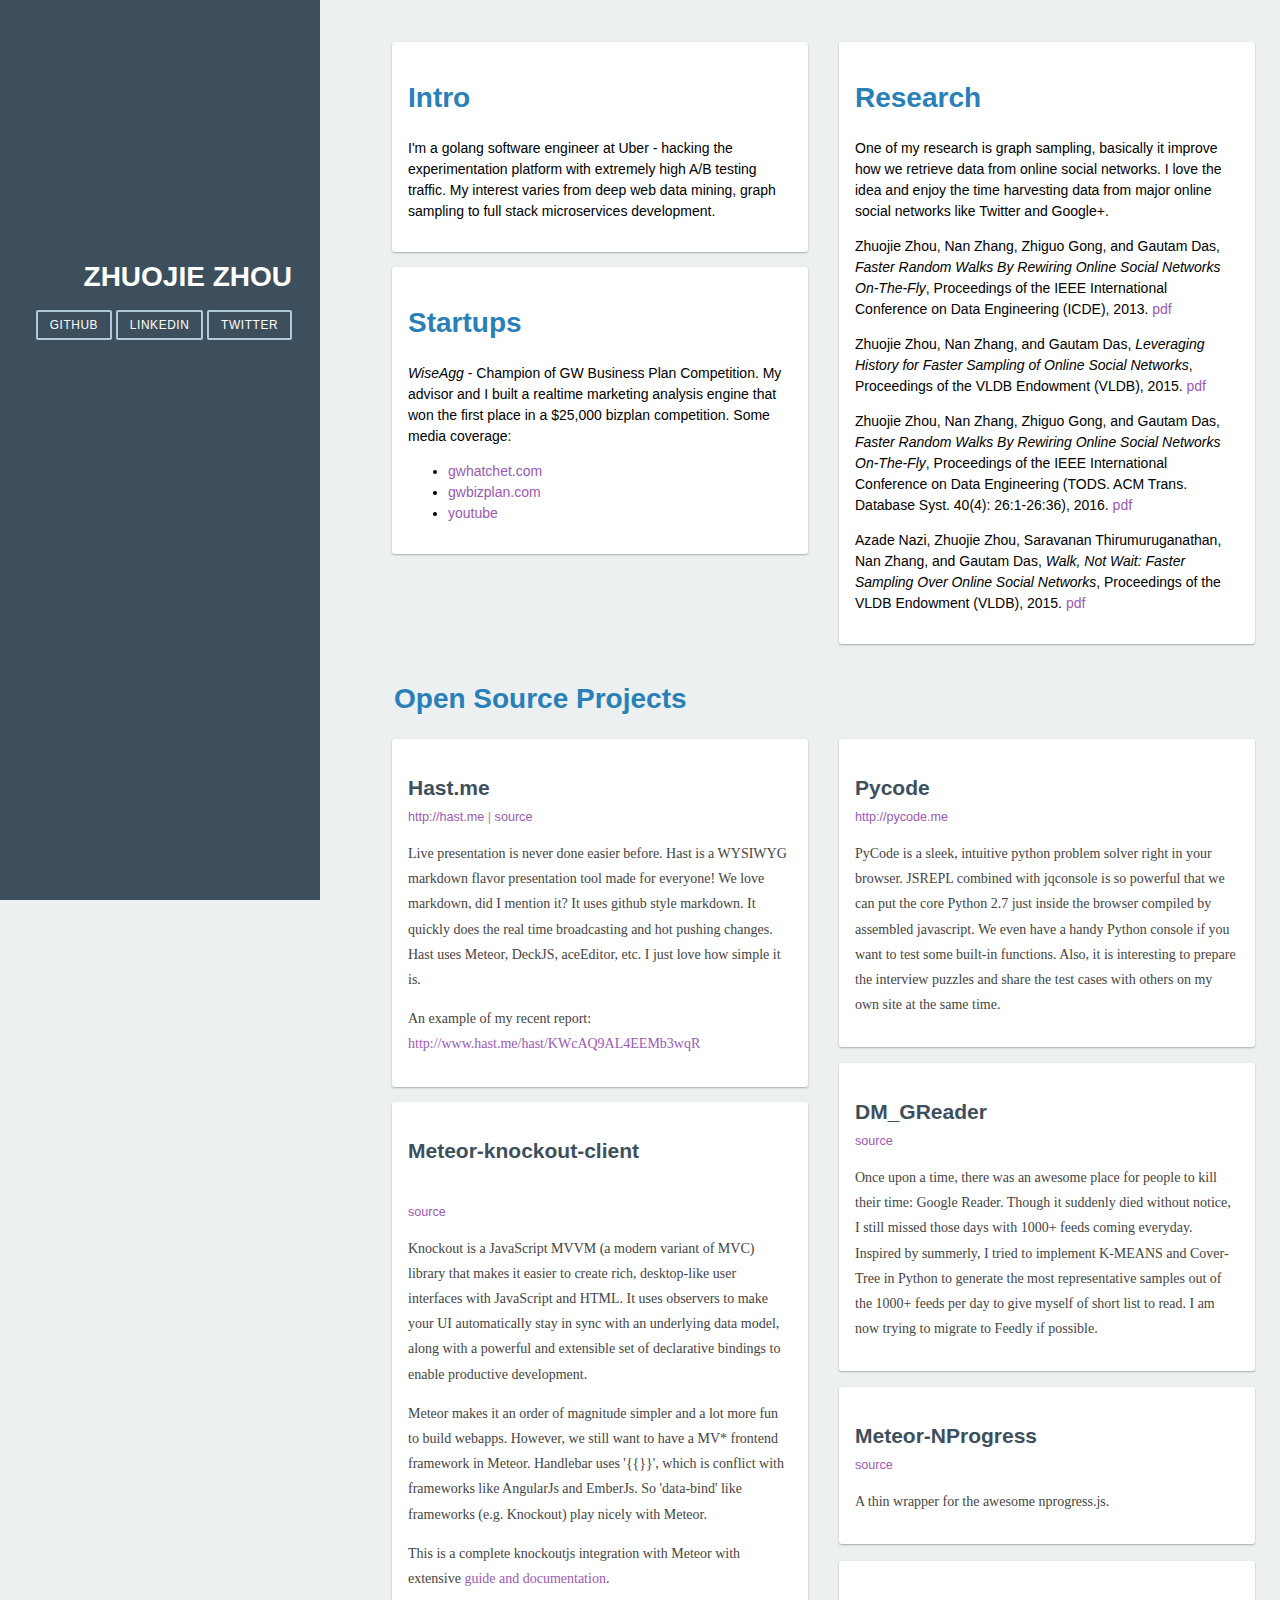
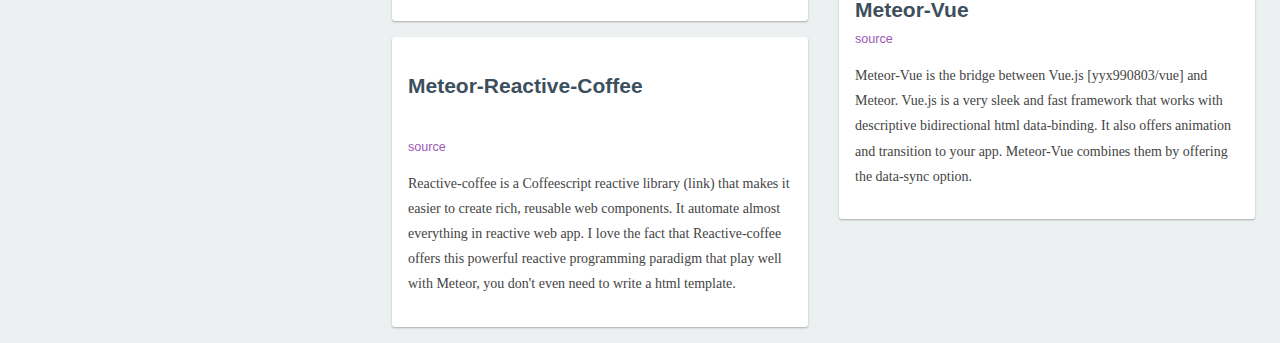
==== index.html @ a68e64bc "Update index.html" ====
<!doctype html>
<html lang="en">
    <head>
        <meta charset="utf-8">
        <meta name="viewport" content="width=device-width, initial-scale=1.0">
        <meta name="description" content="Zhuojie Zhou, Personal Website">
        <title>ZZJ.IM</title>
        <link rel="stylesheet" href="css/pure-min.css">
        <link rel="stylesheet" href="css/grids-responsive-min.css">
        <link rel="stylesheet" href="css/page.css">
    </head>

    <body>
        <div id="layout" class="pure-g">
            <div class="sidebar pure-u-1 pure-u-md-1-4">
                <div class="header">
                    <h1 class="brand-title">Zhuojie Zhou</h1>

                    <nav class="nav">
                        <ul class="nav-list">
                            <li class="nav-item">
                                <a class="pure-button" href="https://github.com/zhouzhuojie">Github</a>
                            </li>
                            <li class="nav-item">
                                <a class="pure-button" href="https://www.linkedin.com/in/zhouzhuojie">LinkedIn</a>
                            </li>
                            <li class="nav-item">
                                <a class="pure-button" href="https://twitter.com/zhouzhuojie">Twitter</a>
                            </li>
                        </ul>
                    </nav>
                </div>
            </div>

            <div class="content pure-u-1 pure-u-md-3-4">
                <div class="js-masonry" data-masonry-options='{ "itemSelector": ".card", "columnWidth": ".card"}'>
                    <section class="card">
                        <div>
                            <h1>Intro</h1>
                        </div>
                        <p>
                            I'm a golang software engineer at Uber - hacking the experimentation platform with extremely high A/B testing traffic. My interest varies from deep web data mining, graph sampling to full stack microservices development.
                        </p>
                    </section>

                    <section class="card">
                        <div>
                            <h1>Research</h1>
                        </div>
                        <p>One of my research is graph sampling, basically it improve how we retrieve data from online social networks. I love the idea and enjoy the time harvesting data from major online social networks like Twitter and Google+.</p>

                        <p>Zhuojie Zhou, Nan Zhang, Zhiguo Gong, and Gautam Das, <em>Faster Random Walks By Rewiring Online Social Networks On-The-Fly</em>, Proceedings of the IEEE International Conference on Data Engineering (ICDE), 2013.
                            <a href="http://ieeexplore.ieee.org/document/6544873/?reload=true">pdf</a>
                        </p>
                        <p>Zhuojie Zhou, Nan Zhang, and Gautam Das, <em>Leveraging History for Faster Sampling of Online Social Networks</em>, Proceedings of the VLDB Endowment (VLDB), 2015.
                            <a href="http://www.vldb.org/pvldb/vol8/p1034-zhou.pdf">pdf</a>
                        </p>
                        <p>Zhuojie Zhou, Nan Zhang, Zhiguo Gong, and Gautam Das, <em>Faster Random Walks By Rewiring Online Social Networks On-The-Fly</em>, Proceedings of the IEEE International Conference on Data Engineering (TODS. ACM Trans. Database Syst. 40(4): 26:1-26:36), 2016.
                            <a href="http://dl.acm.org/citation.cfm?doid=2847526f">pdf</a>
                        </p>
                        <p>
                            Azade Nazi, Zhuojie Zhou, Saravanan Thirumuruganathan, Nan Zhang, and Gautam Das, <em>Walk, Not Wait: Faster Sampling Over Online Social Networks</em>, Proceedings of the VLDB Endowment (VLDB), 2015.
                            <a href="http://www.vldb.org/pvldb/vol8/p678-nazi.pdf">pdf</a>
                        </p>
                    </section>

                    <section class="card">
                        <div>
                            <h1>Startups</h1>
                        </div>
                        <p><em>WiseAgg</em> - Champion of GW Business Plan Competition. My advisor and I built a realtime marketing analysis engine that won the first place in a $25,000 bizplan competition. Some media coverage:</p>

                        <ul>
                            <li><a href="http://blogs.gwhatchet.com/newsroom/tag/wiseagg/">gwhatchet.com</a></li>
                            <li><a href="http://gwbizplan.com/wiseagg_wins_250_000_sic_at_gwu_business_plan_competition">gwbizplan.com</a></li>
                            <li><a href="http://www.youtube.com/watch?v=Nyn8s7LPZUg">youtube</a></li>
                        </ul>
                    </section>
                </div>

                <div class="head section-title">
                    <h1>Open Source Projects</h1>
                </div>
                <div class="js-masonry" data-masonry-options='{ "itemSelector": ".card", "columnWidth": ".card"}'>
                    <section class="card">
                        <header class="post-header">
                            <h2 class="post-title">
                                Hast.me
                                <iframe src="https://ghbtns.com/github-btn.html?user=zhouzhuojie&repo=hast&type=star&count=true" frameborder="0" scrolling="0" width="170px" height="20px"></iframe>
                            </h2>

                            <p class="post-meta">
                                <span>
                                    <a href="http://hast.me">http://hast.me</a> |
                                    <a href="https://github.com/zhouzhuojie/hast">source</a>
                                </span>
                            </p>
                        </header>

                        <div class="post-description">
                            <p>Live presentation is never done easier before. Hast is a WYSIWYG markdown flavor presentation tool made for everyone! We love markdown, did I mention it? It uses github style markdown. It quickly does the real time broadcasting and hot pushing changes. Hast uses Meteor, DeckJS, aceEditor, etc. I just love how simple it is.</p>

                            <p>An example of my recent report: <a href="http://www.hast.me/hast/KWcAQ9AL4EEMb3wqR">http://www.hast.me/hast/KWcAQ9AL4EEMb3wqR</a></p>
                        </div>
                    </section>

                    <section class="card">
                        <header class="post-header">
                            <h2 class="post-title">
                                Pycode
                            </h2>
                            <p class="post-meta">
                                <span>
                                    <a href="http://pycode.me">http://pycode.me</a>
                                </span>
                            </p>
                        </header>
                        <div class="post-description">
                            <p>PyCode is a sleek, intuitive python problem solver right in your browser. JSREPL combined with jqconsole is so powerful that we can put the core Python 2.7 just inside the browser compiled by assembled javascript. We even have a handy Python console if you want to test some built-in functions. Also, it is interesting to prepare the interview puzzles and share the test cases with others on my own site at the same time.</p>
                        </div>
                    </section>

                    <section class="card">
                        <header class="post-header">
                            <h2 class="post-title">
                                DM_GReader
                                <iframe src="https://ghbtns.com/github-btn.html?user=zhouzhuojie&repo=DM_GReader&type=star&count=true" frameborder="0" scrolling="0" width="170px" height="20px"></iframe>
                            </h2>

                            <p class="post-meta">
                                <span>
                                    <a href="https://github.com/zhouzhuojie/DM_GReader">source</a>
                                </span>
                            </p>
                        </header>
                        <div class="post-description">
                            <p>
                                Once upon a time, there was an awesome place for people to kill their time: Google Reader. Though it suddenly died without notice, I still missed those days with 1000+ feeds coming everyday. Inspired by summerly, I tried to implement K-MEANS and Cover-Tree in Python to generate the most representative samples out of the 1000+ feeds per day to give myself of short list to read. I am now trying to migrate to Feedly if possible.
                            </p>
                        </div>
                    </section>

                    <section class="card">
                        <header class="post-header">
                            <h2 class="post-title">
                                Meteor-knockout-client
                                <iframe src="https://ghbtns.com/github-btn.html?user=zhouzhuojie&repo=knockout-client&type=star&count=true" frameborder="0" scrolling="0" width="170px" height="20px"></iframe>
                            </h2>

                            <p class="post-meta">
                                <span>
                                    <a href="https://github.com/zhouzhuojie/knockout-client">source</a>
                                </span>
                            </p>
                        </header>
                        <div class="post-description">
                            <p>Knockout is a JavaScript MVVM (a modern variant of MVC) library that makes it easier to create rich, desktop-like user interfaces with JavaScript and HTML. It uses observers to make your UI automatically stay in sync with an underlying data model, along with a powerful and extensible set of declarative bindings to enable productive development.</p>

                            <p>Meteor makes it an order of magnitude simpler and a lot more fun to build webapps. However, we still want to have a MV* frontend framework in Meteor. Handlebar uses '{{}}', which is conflict with frameworks like AngularJs and EmberJs. So 'data-bind' like frameworks (e.g. Knockout) play nicely with Meteor.</p>

                            <p>This is a complete knockoutjs integration with Meteor with extensive <a href="https://github.com/zhouzhuojie/knockout-client#knockout-client">guide and documentation</a>.</p>
                        </div>
                    </section>

                    <section class="card">
                        <header class="post-header">
                            <h2 class="post-title">
                                Meteor-NProgress
                                <iframe src="https://ghbtns.com/github-btn.html?user=zhouzhuojie&repo=meteor-nprogress&type=star&count=true" frameborder="0" scrolling="0" width="170px" height="20px"></iframe>
                            </h2>

                            <p class="post-meta">
                                <span>
                                    <a href="https://github.com/zhouzhuojie/meteor-nprogress">source</a>
                                </span>
                            </p>
                        </header>
                        <div class="post-description">
                            <p>A thin wrapper for the awesome nprogress.js.</p>
                        </div>
                    </section>

                    <section class="card">
                        <header class="post-header">
                            <h2 class="post-title">
                                Meteor-Vue
                                <iframe src="https://ghbtns.com/github-btn.html?user=zhouzhuojie&repo=meteor-vue&type=star&count=true" frameborder="0" scrolling="0" width="170px" height="20px"></iframe>
                            </h2>

                            <p class="post-meta">
                                <span>
                                    <a href="https://github.com/zhouzhuojie/meteor-vue">source</a>
                                </span>
                            </p>
                        </header>
                        <div class="post-description">
                            <p>Meteor-Vue is the bridge between Vue.js [yyx990803/vue] and Meteor. Vue.js is a very sleek and fast framework that works with descriptive bidirectional html data-binding. It also offers animation and transition to your app. Meteor-Vue combines them by offering the data-sync option.</p>
                        </div>
                    </section>

                    <section class="card">
                        <header class="post-header">
                            <h2 class="post-title">
                                Meteor-Reactive-Coffee
                                <iframe src="https://ghbtns.com/github-btn.html?user=zhouzhuojie&repo=meteor-reactive-coffee&type=star&count=true" frameborder="0" scrolling="0" width="170px" height="20px"></iframe>
                            </h2>

                            <p class="post-meta">
                                <span>
                                    <a href="https://github.com/zhouzhuojie/meteor-reactive-coffee">source</a>
                                </span>
                            </p>
                        </header>
                        <div class="post-description">
                            <p>Reactive-coffee is a Coffeescript reactive library (link) that makes it easier to create rich, reusable web components. It automate almost everything in reactive web app. I love the fact that Reactive-coffee offers this powerful reactive programming paradigm that play well with Meteor, you don't even need to write a html template.</p>
                        </div>
                    </section>

                </div>
            </div>
        </div>

        <script src="js/masonry.pkgd.min.js"></script>
        <script>
            (function(i,s,o,g,r,a,m){i['GoogleAnalyticsObject']=r;i[r]=i[r]||function(){
                (i[r].q=i[r].q||[]).push(arguments)},i[r].l=1*new Date();a=s.createElement(o),
                m=s.getElementsByTagName(o)[0];a.async=1;a.src=g;m.parentNode.insertBefore(a,m)
            })(window,document,'script','//www.google-analytics.com/analytics.js','ga');
            ga('create', 'UA-45861436-1', 'zzj.im');
            ga('send', 'pageview');
        </script>
    </body>
</html>
---- css/grids-responsive-min.css ----
/*!
Pure v0.6.0
Copyright 2014 Yahoo! Inc. All rights reserved.
Licensed under the BSD License.
https://github.com/yahoo/pure/blob/master/LICENSE.md
*/
@media screen and (min-width:35.5em){.pure-u-sm-1,.pure-u-sm-1-1,.pure-u-sm-1-2,.pure-u-sm-1-3,.pure-u-sm-2-3,.pure-u-sm-1-4,.pure-u-sm-3-4,.pure-u-sm-1-5,.pure-u-sm-2-5,.pure-u-sm-3-5,.pure-u-sm-4-5,.pure-u-sm-5-5,.pure-u-sm-1-6,.pure-u-sm-5-6,.pure-u-sm-1-8,.pure-u-sm-3-8,.pure-u-sm-5-8,.pure-u-sm-7-8,.pure-u-sm-1-12,.pure-u-sm-5-12,.pure-u-sm-7-12,.pure-u-sm-11-12,.pure-u-sm-1-24,.pure-u-sm-2-24,.pure-u-sm-3-24,.pure-u-sm-4-24,.pure-u-sm-5-24,.pure-u-sm-6-24,.pure-u-sm-7-24,.pure-u-sm-8-24,.pure-u-sm-9-24,.pure-u-sm-10-24,.pure-u-sm-11-24,.pure-u-sm-12-24,.pure-u-sm-13-24,.pure-u-sm-14-24,.pure-u-sm-15-24,.pure-u-sm-16-24,.pure-u-sm-17-24,.pure-u-sm-18-24,.pure-u-sm-19-24,.pure-u-sm-20-24,.pure-u-sm-21-24,.pure-u-sm-22-24,.pure-u-sm-23-24,.pure-u-sm-24-24{display:inline-block;*display:inline;zoom:1;letter-spacing:normal;word-spacing:normal;vertical-align:top;text-rendering:auto}.pure-u-sm-1-24{width:4.1667%;*width:4.1357%}.pure-u-sm-1-12,.pure-u-sm-2-24{width:8.3333%;*width:8.3023%}.pure-u-sm-1-8,.pure-u-sm-3-24{width:12.5%;*width:12.469%}.pure-u-sm-1-6,.pure-u-sm-4-24{width:16.6667%;*width:16.6357%}.pure-u-sm-1-5{width:20%;*width:19.969%}.pure-u-sm-5-24{width:20.8333%;*width:20.8023%}.pure-u-sm-1-4,.pure-u-sm-6-24{width:25%;*width:24.969%}.pure-u-sm-7-24{width:29.1667%;*width:29.1357%}.pure-u-sm-1-3,.pure-u-sm-8-24{width:33.3333%;*width:33.3023%}.pure-u-sm-3-8,.pure-u-sm-9-24{width:37.5%;*width:37.469%}.pure-u-sm-2-5{width:40%;*width:39.969%}.pure-u-sm-5-12,.pure-u-sm-10-24{width:41.6667%;*width:41.6357%}.pure-u-sm-11-24{width:45.8333%;*width:45.8023%}.pure-u-sm-1-2,.pure-u-sm-12-24{width:50%;*width:49.969%}.pure-u-sm-13-24{width:54.1667%;*width:54.1357%}.pure-u-sm-7-12,.pure-u-sm-14-24{width:58.3333%;*width:58.3023%}.pure-u-sm-3-5{width:60%;*width:59.969%}.pure-u-sm-5-8,.pure-u-sm-15-24{width:62.5%;*width:62.469%}.pure-u-sm-2-3,.pure-u-sm-16-24{width:66.6667%;*width:66.6357%}.pure-u-sm-17-24{width:70.8333%;*width:70.8023%}.pure-u-sm-3-4,.pure-u-sm-18-24{width:75%;*width:74.969%}.pure-u-sm-19-24{width:79.1667%;*width:79.1357%}.pure-u-sm-4-5{width:80%;*width:79.969%}.pure-u-sm-5-6,.pure-u-sm-20-24{width:83.3333%;*width:83.3023%}.pure-u-sm-7-8,.pure-u-sm-21-24{width:87.5%;*width:87.469%}.pure-u-sm-11-12,.pure-u-sm-22-24{width:91.6667%;*width:91.6357%}.pure-u-sm-23-24{width:95.8333%;*width:95.8023%}.pure-u-sm-1,.pure-u-sm-1-1,.pure-u-sm-5-5,.pure-u-sm-24-24{width:100%}}@media screen and (min-width:48em){.pure-u-md-1,.pure-u-md-1-1,.pure-u-md-1-2,.pure-u-md-1-3,.pure-u-md-2-3,.pure-u-md-1-4,.pure-u-md-3-4,.pure-u-md-1-5,.pure-u-md-2-5,.pure-u-md-3-5,.pure-u-md-4-5,.pure-u-md-5-5,.pure-u-md-1-6,.pure-u-md-5-6,.pure-u-md-1-8,.pure-u-md-3-8,.pure-u-md-5-8,.pure-u-md-7-8,.pure-u-md-1-12,.pure-u-md-5-12,.pure-u-md-7-12,.pure-u-md-11-12,.pure-u-md-1-24,.pure-u-md-2-24,.pure-u-md-3-24,.pure-u-md-4-24,.pure-u-md-5-24,.pure-u-md-6-24,.pure-u-md-7-24,.pure-u-md-8-24,.pure-u-md-9-24,.pure-u-md-10-24,.pure-u-md-11-24,.pure-u-md-12-24,.pure-u-md-13-24,.pure-u-md-14-24,.pure-u-md-15-24,.pure-u-md-16-24,.pure-u-md-17-24,.pure-u-md-18-24,.pure-u-md-19-24,.pure-u-md-20-24,.pure-u-md-21-24,.pure-u-md-22-24,.pure-u-md-23-24,.pure-u-md-24-24{display:inline-block;*display:inline;zoom:1;letter-spacing:normal;word-spacing:normal;vertical-align:top;text-rendering:auto}.pure-u-md-1-24{width:4.1667%;*width:4.1357%}.pure-u-md-1-12,.pure-u-md-2-24{width:8.3333%;*width:8.3023%}.pure-u-md-1-8,.pure-u-md-3-24{width:12.5%;*width:12.469%}.pure-u-md-1-6,.pure-u-md-4-24{width:16.6667%;*width:16.6357%}.pure-u-md-1-5{width:20%;*width:19.969%}.pure-u-md-5-24{width:20.8333%;*width:20.8023%}.pure-u-md-1-4,.pure-u-md-6-24{width:25%;*width:24.969%}.pure-u-md-7-24{width:29.1667%;*width:29.1357%}.pure-u-md-1-3,.pure-u-md-8-24{width:33.3333%;*width:33.3023%}.pure-u-md-3-8,.pure-u-md-9-24{width:37.5%;*width:37.469%}.pure-u-md-2-5{width:40%;*width:39.969%}.pure-u-md-5-12,.pure-u-md-10-24{width:41.6667%;*width:41.6357%}.pure-u-md-11-24{width:45.8333%;*width:45.8023%}.pure-u-md-1-2,.pure-u-md-12-24{width:50%;*width:49.969%}.pure-u-md-13-24{width:54.1667%;*width:54.1357%}.pure-u-md-7-12,.pure-u-md-14-24{width:58.3333%;*width:58.3023%}.pure-u-md-3-5{width:60%;*width:59.969%}.pure-u-md-5-8,.pure-u-md-15-24{width:62.5%;*width:62.469%}.pure-u-md-2-3,.pure-u-md-16-24{width:66.6667%;*width:66.6357%}.pure-u-md-17-24{width:70.8333%;*width:70.8023%}.pure-u-md-3-4,.pure-u-md-18-24{width:75%;*width:74.969%}.pure-u-md-19-24{width:79.1667%;*width:79.1357%}.pure-u-md-4-5{width:80%;*width:79.969%}.pure-u-md-5-6,.pure-u-md-20-24{width:83.3333%;*width:83.3023%}.pure-u-md-7-8,.pure-u-md-21-24{width:87.5%;*width:87.469%}.pure-u-md-11-12,.pure-u-md-22-24{width:91.6667%;*width:91.6357%}.pure-u-md-23-24{width:95.8333%;*width:95.8023%}.pure-u-md-1,.pure-u-md-1-1,.pure-u-md-5-5,.pure-u-md-24-24{width:100%}}@media screen and (min-width:64em){.pure-u-lg-1,.pure-u-lg-1-1,.pure-u-lg-1-2,.pure-u-lg-1-3,.pure-u-lg-2-3,.pure-u-lg-1-4,.pure-u-lg-3-4,.pure-u-lg-1-5,.pure-u-lg-2-5,.pure-u-lg-3-5,.pure-u-lg-4-5,.pure-u-lg-5-5,.pure-u-lg-1-6,.pure-u-lg-5-6,.pure-u-lg-1-8,.pure-u-lg-3-8,.pure-u-lg-5-8,.pure-u-lg-7-8,.pure-u-lg-1-12,.pure-u-lg-5-12,.pure-u-lg-7-12,.pure-u-lg-11-12,.pure-u-lg-1-24,.pure-u-lg-2-24,.pure-u-lg-3-24,.pure-u-lg-4-24,.pure-u-lg-5-24,.pure-u-lg-6-24,.pure-u-lg-7-24,.pure-u-lg-8-24,.pure-u-lg-9-24,.pure-u-lg-10-24,.pure-u-lg-11-24,.pure-u-lg-12-24,.pure-u-lg-13-24,.pure-u-lg-14-24,.pure-u-lg-15-24,.pure-u-lg-16-24,.pure-u-lg-17-24,.pure-u-lg-18-24,.pure-u-lg-19-24,.pure-u-lg-20-24,.pure-u-lg-21-24,.pure-u-lg-22-24,.pure-u-lg-23-24,.pure-u-lg-24-24{display:inline-block;*display:inline;zoom:1;letter-spacing:normal;word-spacing:normal;vertical-align:top;text-rendering:auto}.pure-u-lg-1-24{width:4.1667%;*width:4.1357%}.pure-u-lg-1-12,.pure-u-lg-2-24{width:8.3333%;*width:8.3023%}.pure-u-lg-1-8,.pure-u-lg-3-24{width:12.5%;*width:12.469%}.pure-u-lg-1-6,.pure-u-lg-4-24{width:16.6667%;*width:16.6357%}.pure-u-lg-1-5{width:20%;*width:19.969%}.pure-u-lg-5-24{width:20.8333%;*width:20.8023%}.pure-u-lg-1-4,.pure-u-lg-6-24{width:25%;*width:24.969%}.pure-u-lg-7-24{width:29.1667%;*width:29.1357%}.pure-u-lg-1-3,.pure-u-lg-8-24{width:33.3333%;*width:33.3023%}.pure-u-lg-3-8,.pure-u-lg-9-24{width:37.5%;*width:37.469%}.pure-u-lg-2-5{width:40%;*width:39.969%}.pure-u-lg-5-12,.pure-u-lg-10-24{width:41.6667%;*width:41.6357%}.pure-u-lg-11-24{width:45.8333%;*width:45.8023%}.pure-u-lg-1-2,.pure-u-lg-12-24{width:50%;*width:49.969%}.pure-u-lg-13-24{width:54.1667%;*width:54.1357%}.pure-u-lg-7-12,.pure-u-lg-14-24{width:58.3333%;*width:58.3023%}.pure-u-lg-3-5{width:60%;*width:59.969%}.pure-u-lg-5-8,.pure-u-lg-15-24{width:62.5%;*width:62.469%}.pure-u-lg-2-3,.pure-u-lg-16-24{width:66.6667%;*width:66.6357%}.pure-u-lg-17-24{width:70.8333%;*width:70.8023%}.pure-u-lg-3-4,.pure-u-lg-18-24{width:75%;*width:74.969%}.pure-u-lg-19-24{width:79.1667%;*width:79.1357%}.pure-u-lg-4-5{width:80%;*width:79.969%}.pure-u-lg-5-6,.pure-u-lg-20-24{width:83.3333%;*width:83.3023%}.pure-u-lg-7-8,.pure-u-lg-21-24{width:87.5%;*width:87.469%}.pure-u-lg-11-12,.pure-u-lg-22-24{width:91.6667%;*width:91.6357%}.pure-u-lg-23-24{width:95.8333%;*width:95.8023%}.pure-u-lg-1,.pure-u-lg-1-1,.pure-u-lg-5-5,.pure-u-lg-24-24{width:100%}}@media screen and (min-width:80em){.pure-u-xl-1,.pure-u-xl-1-1,.pure-u-xl-1-2,.pure-u-xl-1-3,.pure-u-xl-2-3,.pure-u-xl-1-4,.pure-u-xl-3-4,.pure-u-xl-1-5,.pure-u-xl-2-5,.pure-u-xl-3-5,.pure-u-xl-4-5,.pure-u-xl-5-5,.pure-u-xl-1-6,.pure-u-xl-5-6,.pure-u-xl-1-8,.pure-u-xl-3-8,.pure-u-xl-5-8,.pure-u-xl-7-8,.pure-u-xl-1-12,.pure-u-xl-5-12,.pure-u-xl-7-12,.pure-u-xl-11-12,.pure-u-xl-1-24,.pure-u-xl-2-24,.pure-u-xl-3-24,.pure-u-xl-4-24,.pure-u-xl-5-24,.pure-u-xl-6-24,.pure-u-xl-7-24,.pure-u-xl-8-24,.pure-u-xl-9-24,.pure-u-xl-10-24,.pure-u-xl-11-24,.pure-u-xl-12-24,.pure-u-xl-13-24,.pure-u-xl-14-24,.pure-u-xl-15-24,.pure-u-xl-16-24,.pure-u-xl-17-24,.pure-u-xl-18-24,.pure-u-xl-19-24,.pure-u-xl-20-24,.pure-u-xl-21-24,.pure-u-xl-22-24,.pure-u-xl-23-24,.pure-u-xl-24-24{display:inline-block;*display:inline;zoom:1;letter-spacing:normal;word-spacing:normal;vertical-align:top;text-rendering:auto}.pure-u-xl-1-24{width:4.1667%;*width:4.1357%}.pure-u-xl-1-12,.pure-u-xl-2-24{width:8.3333%;*width:8.3023%}.pure-u-xl-1-8,.pure-u-xl-3-24{width:12.5%;*width:12.469%}.pure-u-xl-1-6,.pure-u-xl-4-24{width:16.6667%;*width:16.6357%}.pure-u-xl-1-5{width:20%;*width:19.969%}.pure-u-xl-5-24{width:20.8333%;*width:20.8023%}.pure-u-xl-1-4,.pure-u-xl-6-24{width:25%;*width:24.969%}.pure-u-xl-7-24{width:29.1667%;*width:29.1357%}.pure-u-xl-1-3,.pure-u-xl-8-24{width:33.3333%;*width:33.3023%}.pure-u-xl-3-8,.pure-u-xl-9-24{width:37.5%;*width:37.469%}.pure-u-xl-2-5{width:40%;*width:39.969%}.pure-u-xl-5-12,.pure-u-xl-10-24{width:41.6667%;*width:41.6357%}.pure-u-xl-11-24{width:45.8333%;*width:45.8023%}.pure-u-xl-1-2,.pure-u-xl-12-24{width:50%;*width:49.969%}.pure-u-xl-13-24{width:54.1667%;*width:54.1357%}.pure-u-xl-7-12,.pure-u-xl-14-24{width:58.3333%;*width:58.3023%}.pure-u-xl-3-5{width:60%;*width:59.969%}.pure-u-xl-5-8,.pure-u-xl-15-24{width:62.5%;*width:62.469%}.pure-u-xl-2-3,.pure-u-xl-16-24{width:66.6667%;*width:66.6357%}.pure-u-xl-17-24{width:70.8333%;*width:70.8023%}.pure-u-xl-3-4,.pure-u-xl-18-24{width:75%;*width:74.969%}.pure-u-xl-19-24{width:79.1667%;*width:79.1357%}.pure-u-xl-4-5{width:80%;*width:79.969%}.pure-u-xl-5-6,.pure-u-xl-20-24{width:83.3333%;*width:83.3023%}.pure-u-xl-7-8,.pure-u-xl-21-24{width:87.5%;*width:87.469%}.pure-u-xl-11-12,.pure-u-xl-22-24{width:91.6667%;*width:91.6357%}.pure-u-xl-23-24{width:95.8333%;*width:95.8023%}.pure-u-xl-1,.pure-u-xl-1-1,.pure-u-xl-5-5,.pure-u-xl-24-24{width:100%}}
---- css/page.css ----
* {
    -webkit-box-sizing: border-box;
    -moz-box-sizing: border-box;
    box-sizing: border-box;
}

body {
    background-color: #ecf0f1;
    font:14px/1.5 Lato, "Helvetica Neue", Helvetica, Arial, sans-serif;
    font-weight: 300;
}

.section-title {
    font: 1.5em;
    padding-left: 16px;
    color: rgb(61, 79, 93);
    width: 91%;
}

.section-title h1 {
    padding-left: 2px;
}

h1 {
    color: #2980b9;
}

a {
    text-decoration: none;
    color: #9b59b6;
    word-wrap: break-word;
}

a:hover,
a:focus {
    text-decoration: underline;
}

h3 {
    font-weight: 100;
}

/* LAYOUT CSS */
.pure-img-responsive {
    max-width: 100%;
    height: auto;
}

#layout {
    padding: 0;
}

.header {
    text-align: center;
    top: auto;
    margin: 3em auto;
}

.sidebar {
    background: rgb(61, 79, 93);
    color: #fff;
}

.brand-title,
.brand-tagline {
    margin: 0;
}
.brand-title {
    text-transform: uppercase;
    color: white;
}
.brand-tagline {
    font-weight: 300;
    color: rgb(176, 202, 219);
}

.nav-list {
    margin: 0;
    padding: 0;
    list-style: none;
}
.nav-item {
    display: inline-block;
    *display: inline;
    zoom: 1;
}
.nav-item a {
    background: transparent;
    border: 2px solid rgb(176, 202, 219);
    color: #fff;
    margin-top: 1em;
    letter-spacing: 0.05em;
    text-transform: uppercase;
    font-size: 85%;
}
.nav-item a:hover,
.nav-item a:focus {
    border: 2px solid rgb(61, 146, 201);
    text-decoration: none;
}

.content-subhead {
    text-transform: uppercase;
    color: #aaa;
    border-bottom: 1px solid #eee;
    padding: 0.4em 0;
    font-size: 80%;
    font-weight: 500;
    letter-spacing: 0.1em;
}

.content {
    padding: 2em 1em 0;
}

.post {
    padding-bottom: 2em;
}

.post-title {
    font-size: 1.5em;
    color: rgb(61, 79, 93);
    margin-bottom: 0.2em;
}

.post-description {
    font-family: Georgia, "Cambria", serif;
    color: #444;
    line-height: 1.8em;
}
.post-meta {
    color: #999;
    font-size: 90%;
    margin: 0;
}

.card {
  padding:1rem;
  box-shadow:0 1px 2px #aaa;
  background: white;
  margin:0 1rem 1rem;
  border-radius:3px;
  user-select:none;
  transform-origin:top left;
  overflow-x: hidden;
  width: 46%;
}

@media (min-width: 48em) {
    .content {
        padding: 3em 0 0 4em;
        margin-left: 25%;
    }

    .header {
        margin: 80% 2em 0;
        text-align: right;
    }

    .sidebar {
        position: fixed;
        top: 0;
        bottom: 0;
    }
}

@media (max-width: 1200px) {
    .card {
        width: 40%;
    }
}

@media (max-width: 800px) {
    .card {
        width: 95%;
    }
}

.circular {
    width: 128px;
    height: 128px;
    border-radius: 64px;
    -webkit-border-radius: 64px;
    -moz-border-radius: 64px;
    background: url(./images/zhuojie.jpg) no-repeat;
    box-shadow: 0 0 8px rgba(0, 0, 0, .8);
    -webkit-box-shadow: 0 0 8px rgba(0, 0, 0, .8);
    -moz-box-shadow: 0 0 8px rgba(0, 0, 0, .8);
    }
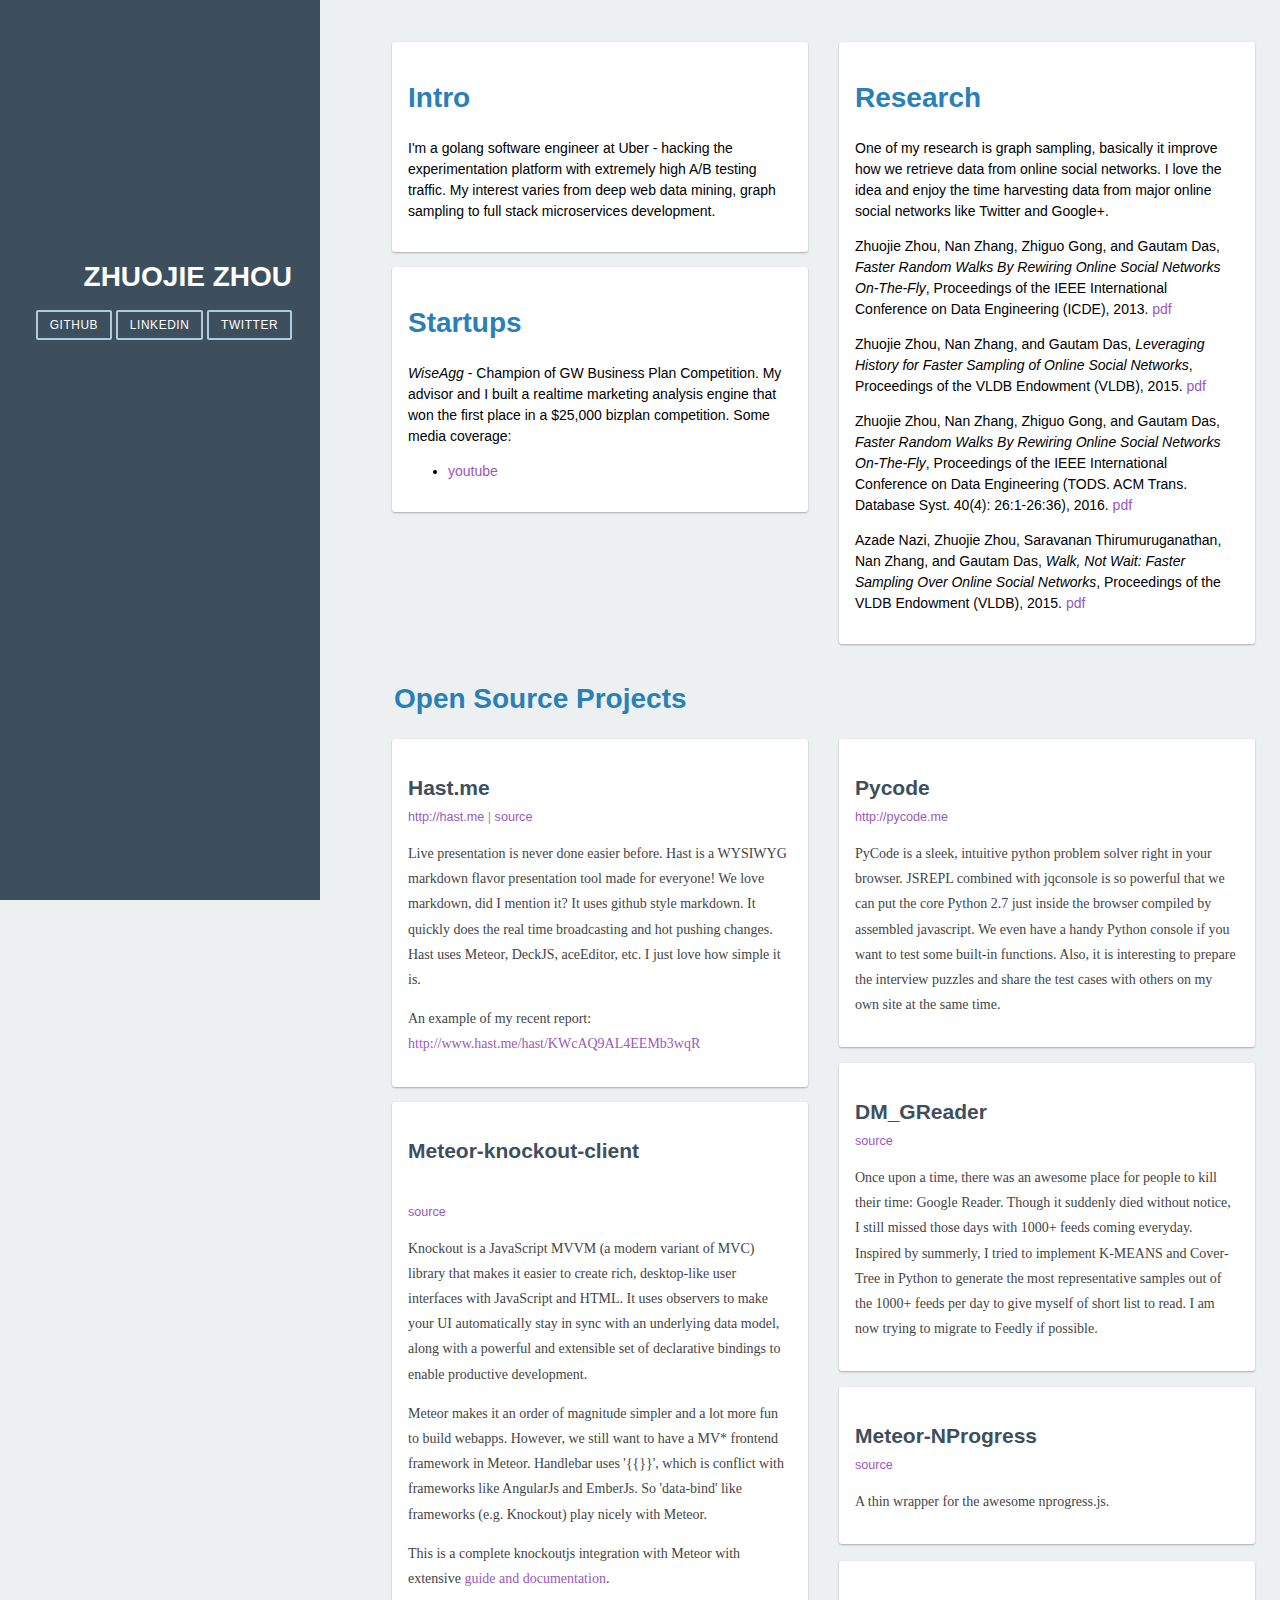
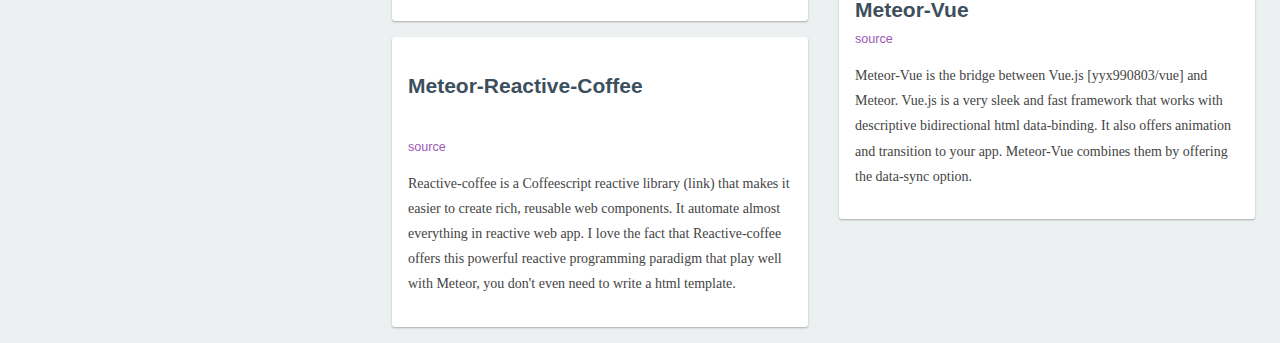
==== commit 1987cb7e: "Update links" ====
--- a/index.html
+++ b/index.html
@@ -56,7 +56,7 @@
                             <a href="http://www.vldb.org/pvldb/vol8/p1034-zhou.pdf">pdf</a>
                         </p>
                         <p>Zhuojie Zhou, Nan Zhang, Zhiguo Gong, and Gautam Das, <em>Faster Random Walks By Rewiring Online Social Networks On-The-Fly</em>, Proceedings of the IEEE International Conference on Data Engineering (TODS. ACM Trans. Database Syst. 40(4): 26:1-26:36), 2016.
-                            <a href="http://dl.acm.org/citation.cfm?doid=2847526f">pdf</a>
+                            <a href="http://dl.acm.org/citation.cfm?doid=2847526">pdf</a>
                         </p>
                         <p>
                             Azade Nazi, Zhuojie Zhou, Saravanan Thirumuruganathan, Nan Zhang, and Gautam Das, <em>Walk, Not Wait: Faster Sampling Over Online Social Networks</em>, Proceedings of the VLDB Endowment (VLDB), 2015.
@@ -71,8 +71,6 @@
                         <p><em>WiseAgg</em> - Champion of GW Business Plan Competition. My advisor and I built a realtime marketing analysis engine that won the first place in a $25,000 bizplan competition. Some media coverage:</p>
 
                         <ul>
-                            <li><a href="http://blogs.gwhatchet.com/newsroom/tag/wiseagg/">gwhatchet.com</a></li>
-                            <li><a href="http://gwbizplan.com/wiseagg_wins_250_000_sic_at_gwu_business_plan_competition">gwbizplan.com</a></li>
                             <li><a href="http://www.youtube.com/watch?v=Nyn8s7LPZUg">youtube</a></li>
                         </ul>
                     </section>
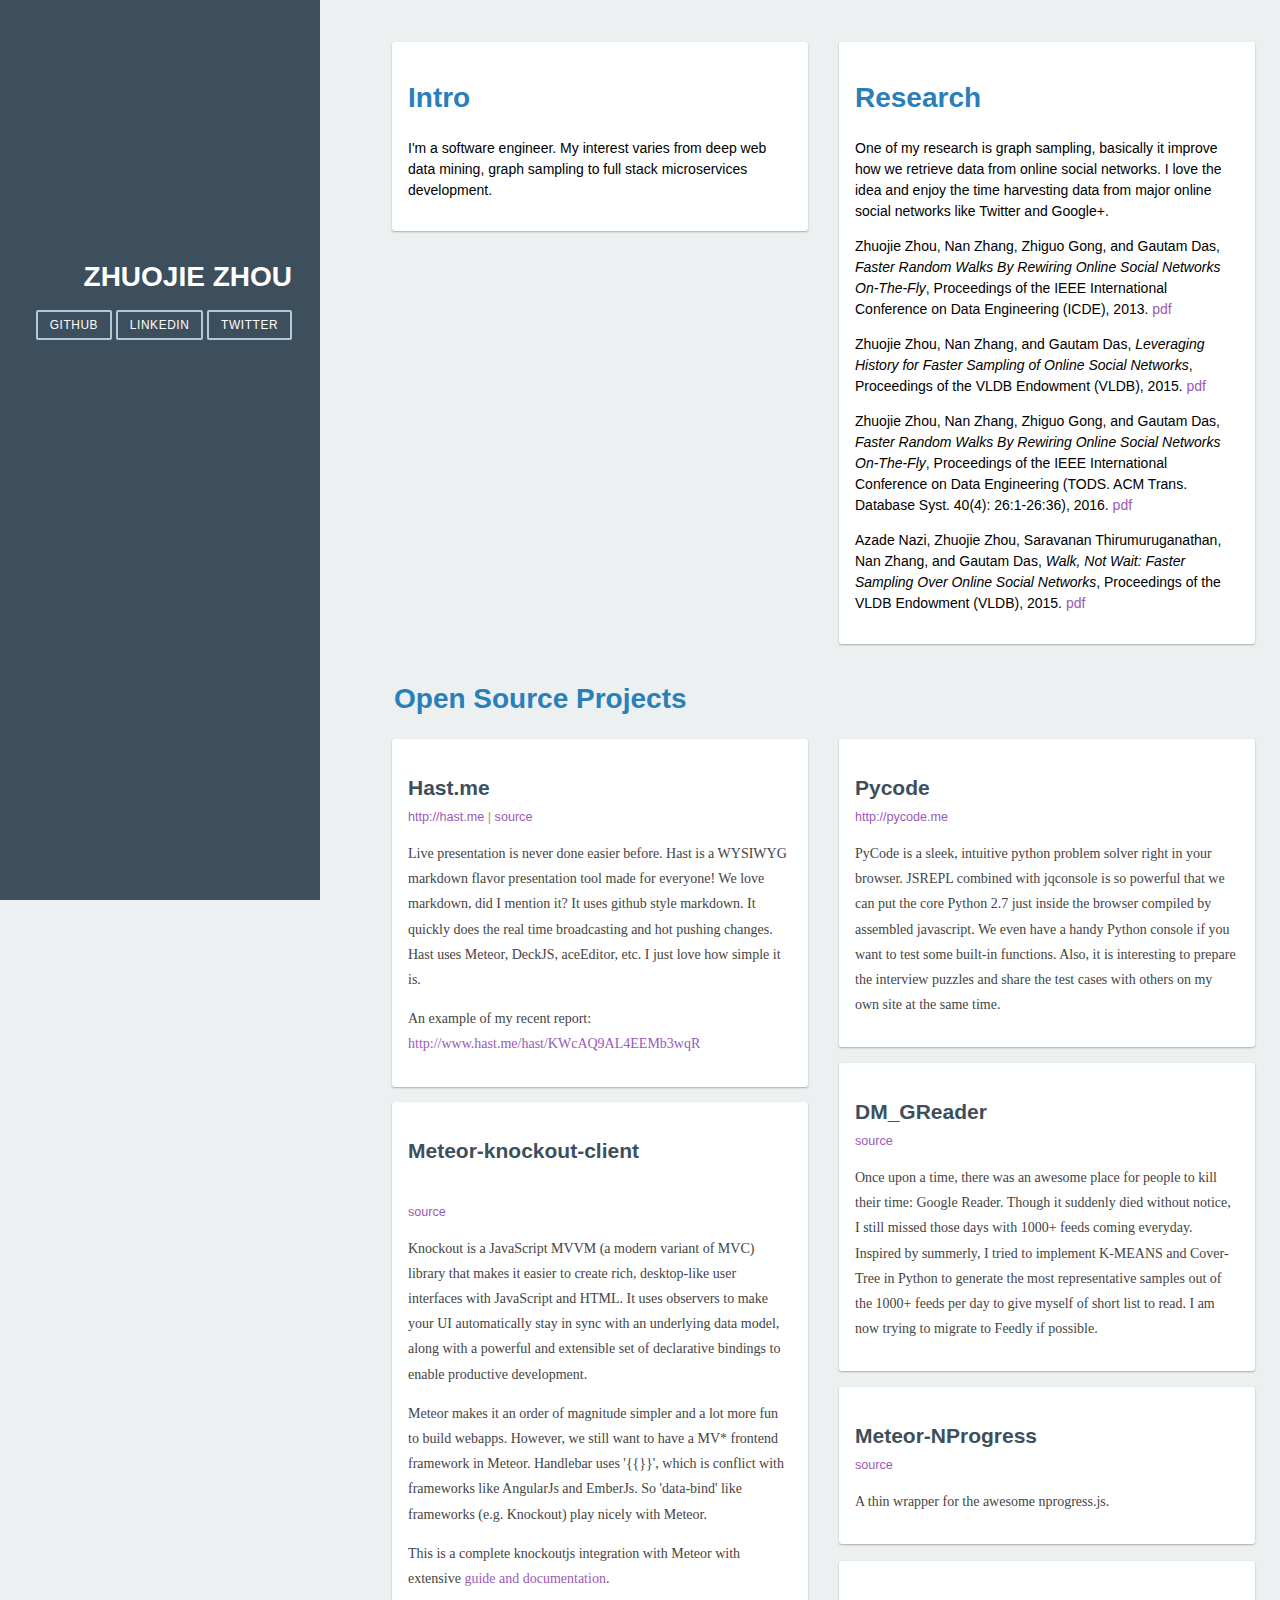
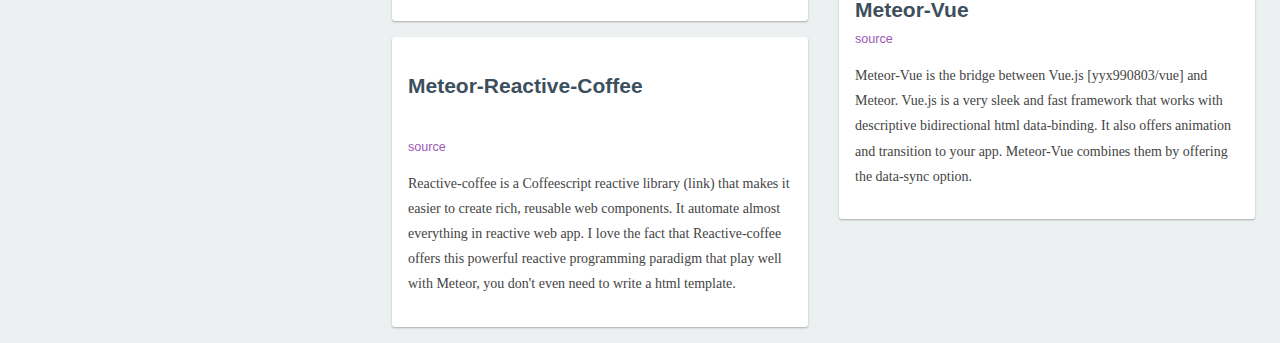
==== commit 53b1f270: "Update index.html" ====
--- a/index.html
+++ b/index.html
@@ -39,7 +39,7 @@
                             <h1>Intro</h1>
                         </div>
                         <p>
-                            I'm a golang software engineer at Uber - hacking the experimentation platform with extremely high A/B testing traffic. My interest varies from deep web data mining, graph sampling to full stack microservices development.
+                            I'm a software engineer. My interest varies from deep web data mining, graph sampling to full stack microservices development.
                         </p>
                     </section>
 
@@ -62,17 +62,6 @@
                             Azade Nazi, Zhuojie Zhou, Saravanan Thirumuruganathan, Nan Zhang, and Gautam Das, <em>Walk, Not Wait: Faster Sampling Over Online Social Networks</em>, Proceedings of the VLDB Endowment (VLDB), 2015.
                             <a href="http://www.vldb.org/pvldb/vol8/p678-nazi.pdf">pdf</a>
                         </p>
-                    </section>
-
-                    <section class="card">
-                        <div>
-                            <h1>Startups</h1>
-                        </div>
-                        <p><em>WiseAgg</em> - Champion of GW Business Plan Competition. My advisor and I built a realtime marketing analysis engine that won the first place in a $25,000 bizplan competition. Some media coverage:</p>
-
-                        <ul>
-                            <li><a href="http://www.youtube.com/watch?v=Nyn8s7LPZUg">youtube</a></li>
-                        </ul>
                     </section>
                 </div>
 
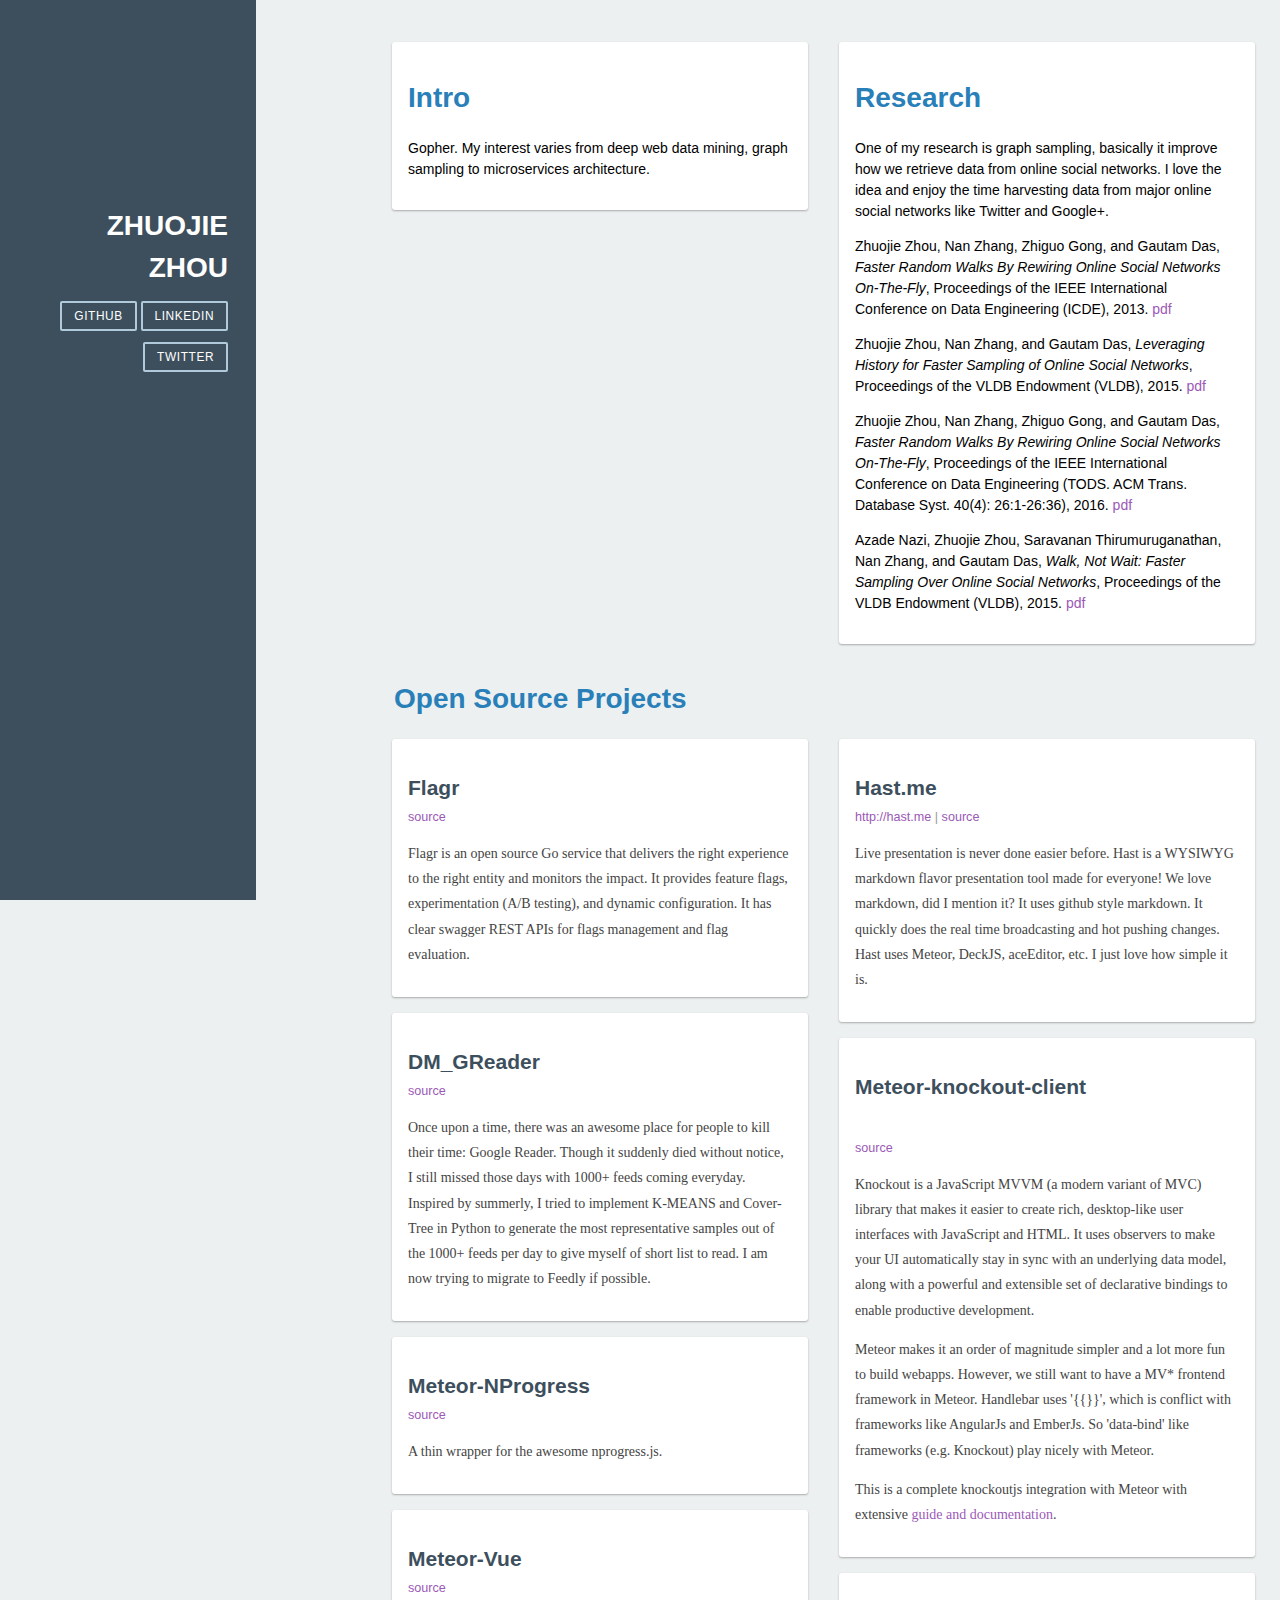
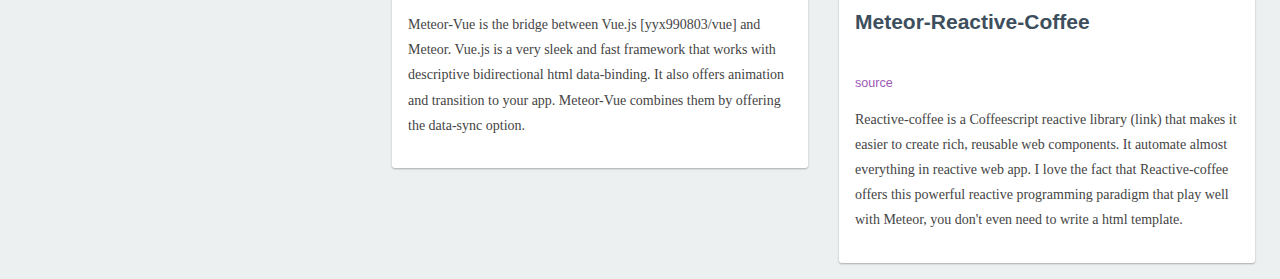
==== commit 063fe007: "Update index.html" ====
--- a/index.html
+++ b/index.html
@@ -12,7 +12,7 @@
 
     <body>
         <div id="layout" class="pure-g">
-            <div class="sidebar pure-u-1 pure-u-md-1-4">
+            <div class="sidebar pure-u-1 pure-u-md-1-5">
                 <div class="header">
                     <h1 class="brand-title">Zhuojie Zhou</h1>
 
@@ -32,14 +32,14 @@
                 </div>
             </div>
 
-            <div class="content pure-u-1 pure-u-md-3-4">
+            <div class="content pure-u-1 pure-u-md-4-5">
                 <div class="js-masonry" data-masonry-options='{ "itemSelector": ".card", "columnWidth": ".card"}'>
                     <section class="card">
                         <div>
                             <h1>Intro</h1>
                         </div>
                         <p>
-                            I'm a software engineer. My interest varies from deep web data mining, graph sampling to full stack microservices development.
+                            Gopher. My interest varies from deep web data mining, graph sampling to microservices architecture.
                         </p>
                     </section>
 
@@ -72,6 +72,25 @@
                     <section class="card">
                         <header class="post-header">
                             <h2 class="post-title">
+                                Flagr
+                                <iframe src="https://ghbtns.com/github-btn.html?user=checkr&repo=flagr&type=star&count=true" frameborder="0" scrolling="0" width="170px" height="20px"></iframe>
+                            </h2>
+
+                            <p class="post-meta">
+                                <span>
+                                    <a href="https://github.com/checkr/flagr">source</a>
+                                </span>
+                            </p>
+                        </header>
+
+                        <div class="post-description">
+                            <p>Flagr is an open source Go service that delivers the right experience to the right entity and monitors the impact. It provides feature flags, experimentation (A/B testing), and dynamic configuration. It has clear swagger REST APIs for flags management and flag evaluation.
+                        </div>
+                    </section>                    
+                    
+                    <section class="card">
+                        <header class="post-header">
+                            <h2 class="post-title">
                                 Hast.me
                                 <iframe src="https://ghbtns.com/github-btn.html?user=zhouzhuojie&repo=hast&type=star&count=true" frameborder="0" scrolling="0" width="170px" height="20px"></iframe>
                             </h2>
@@ -86,24 +105,6 @@
 
                         <div class="post-description">
                             <p>Live presentation is never done easier before. Hast is a WYSIWYG markdown flavor presentation tool made for everyone! We love markdown, did I mention it? It uses github style markdown. It quickly does the real time broadcasting and hot pushing changes. Hast uses Meteor, DeckJS, aceEditor, etc. I just love how simple it is.</p>
-
-                            <p>An example of my recent report: <a href="http://www.hast.me/hast/KWcAQ9AL4EEMb3wqR">http://www.hast.me/hast/KWcAQ9AL4EEMb3wqR</a></p>
-                        </div>
-                    </section>
-
-                    <section class="card">
-                        <header class="post-header">
-                            <h2 class="post-title">
-                                Pycode
-                            </h2>
-                            <p class="post-meta">
-                                <span>
-                                    <a href="http://pycode.me">http://pycode.me</a>
-                                </span>
-                            </p>
-                        </header>
-                        <div class="post-description">
-                            <p>PyCode is a sleek, intuitive python problem solver right in your browser. JSREPL combined with jqconsole is so powerful that we can put the core Python 2.7 just inside the browser compiled by assembled javascript. We even have a handy Python console if you want to test some built-in functions. Also, it is interesting to prepare the interview puzzles and share the test cases with others on my own site at the same time.</p>
                         </div>
                     </section>
 
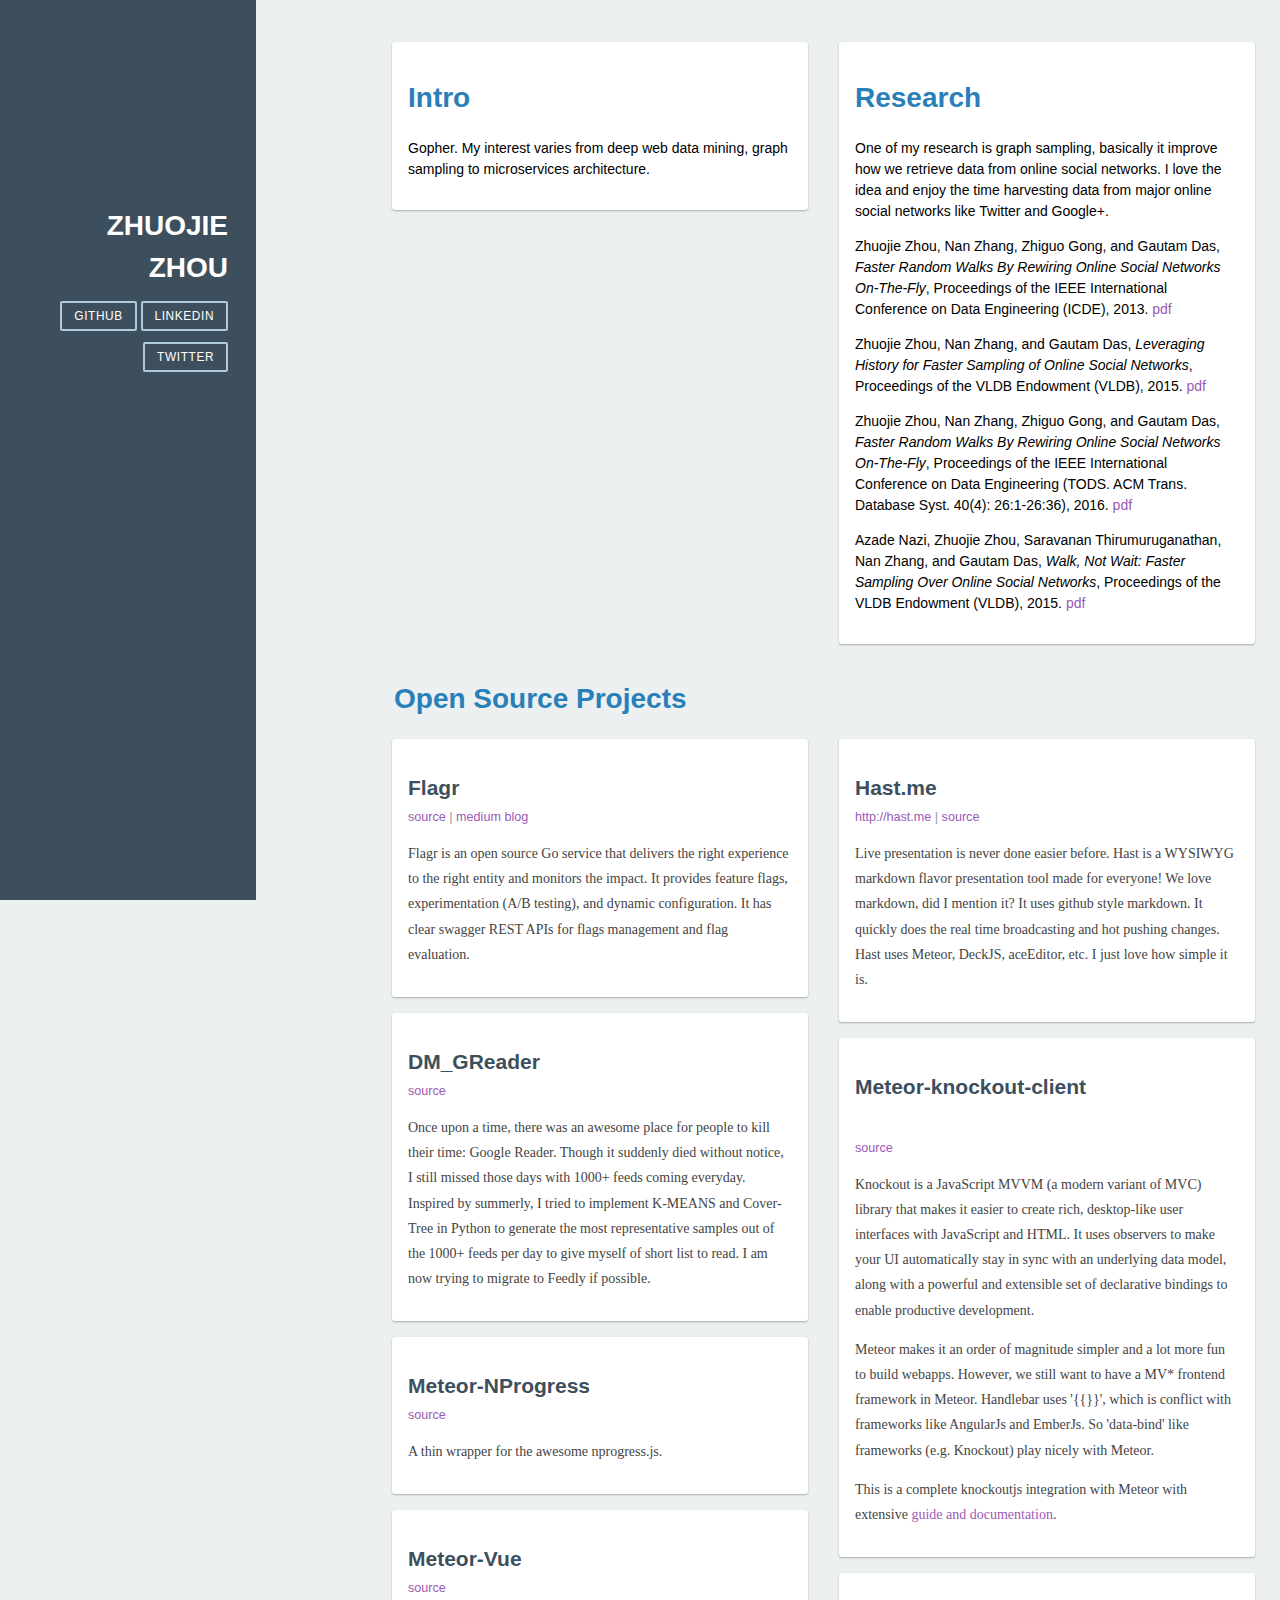
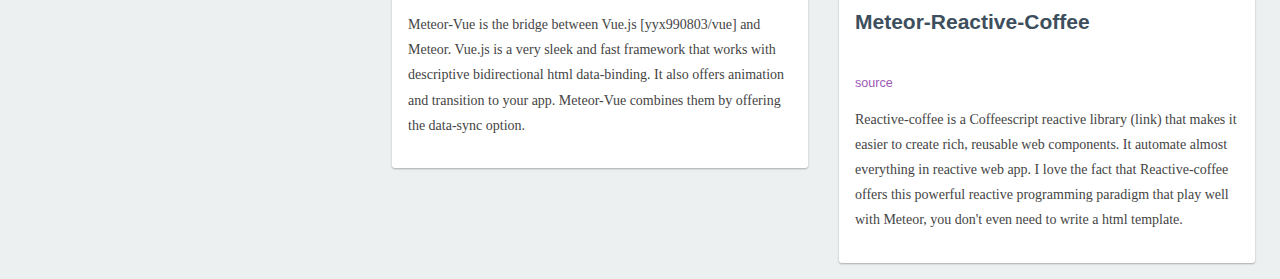
==== commit d41cadf8: "Update index.html" ====
--- a/index.html
+++ b/index.html
@@ -78,7 +78,8 @@
 
                             <p class="post-meta">
                                 <span>
-                                    <a href="https://github.com/checkr/flagr">source</a>
+                                    <a href="https://github.com/checkr/flagr">source</a> |
+                                    <a href="https://engineering.checkr.com/introducing-flagr-a-robust-high-performance-service-for-feature-flagging-and-a-b-testing-f037c219b7d5">medium blog</a>
                                 </span>
                             </p>
                         </header>
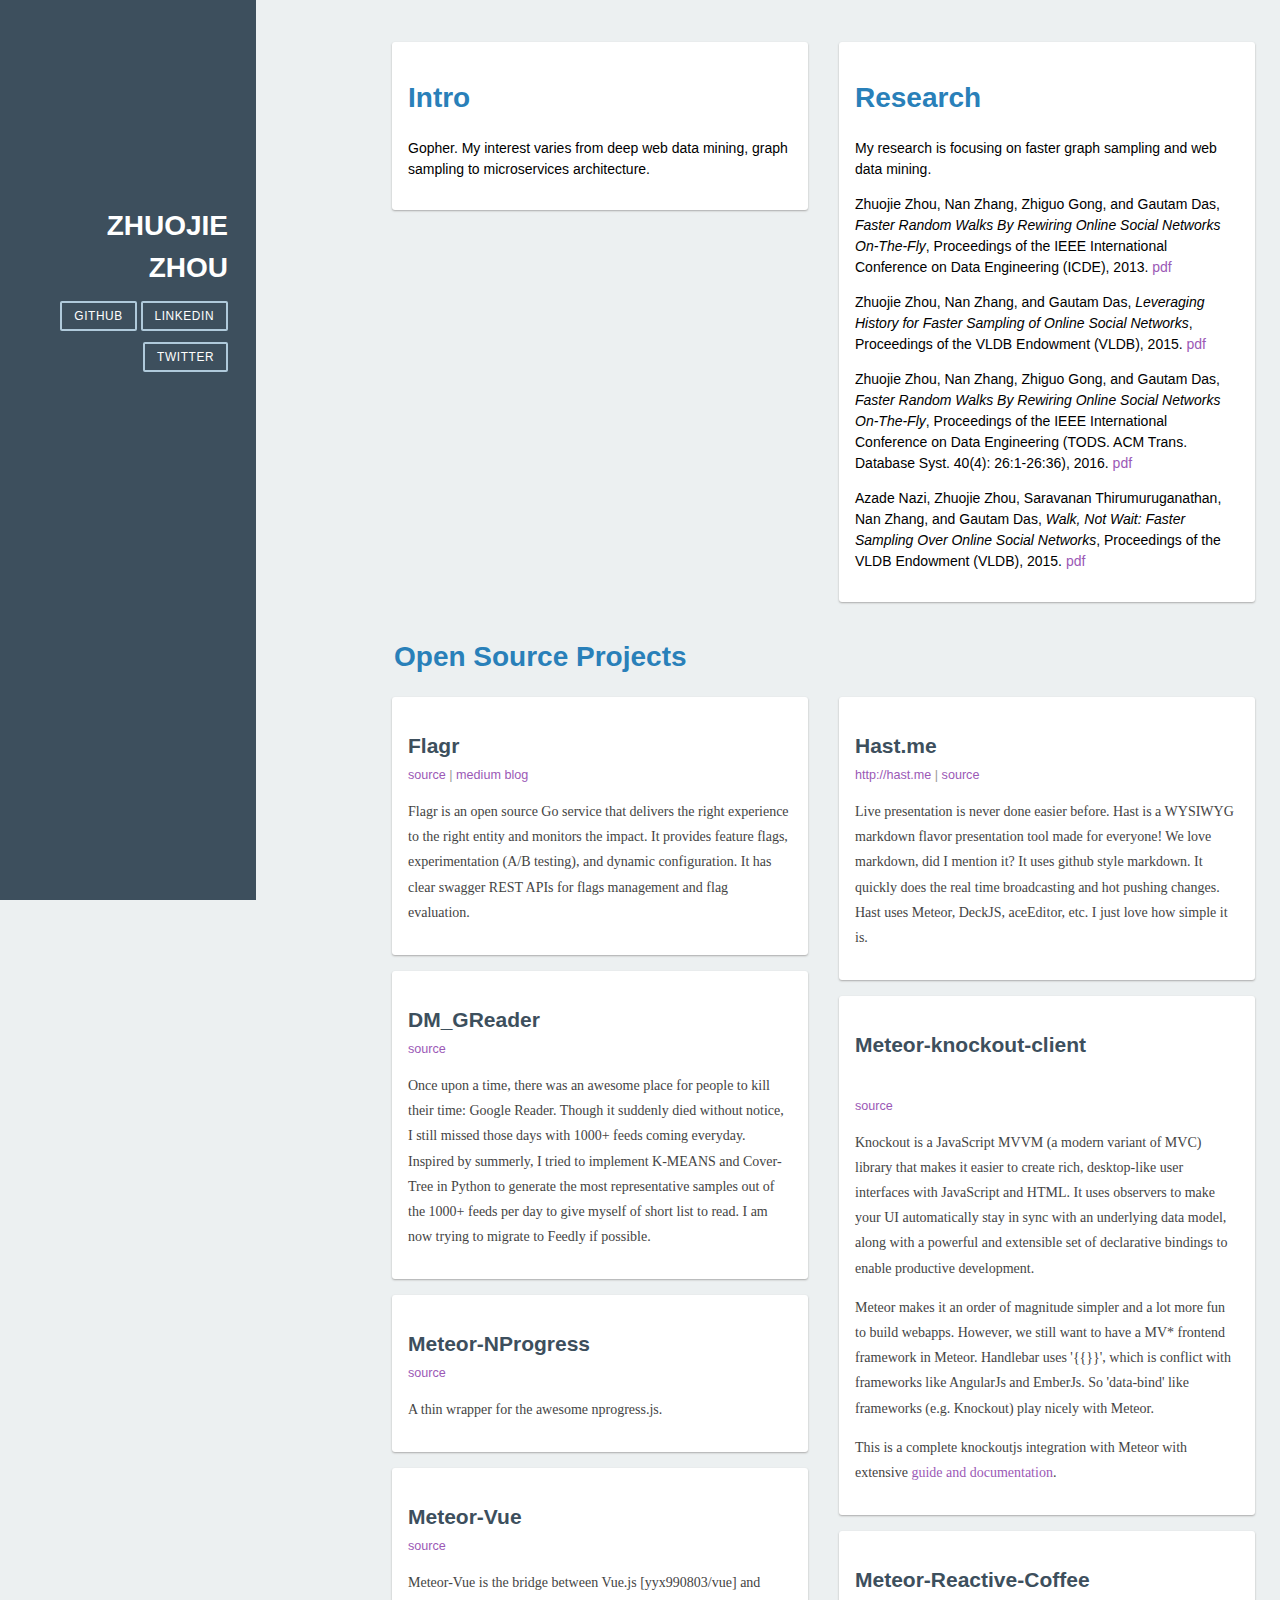
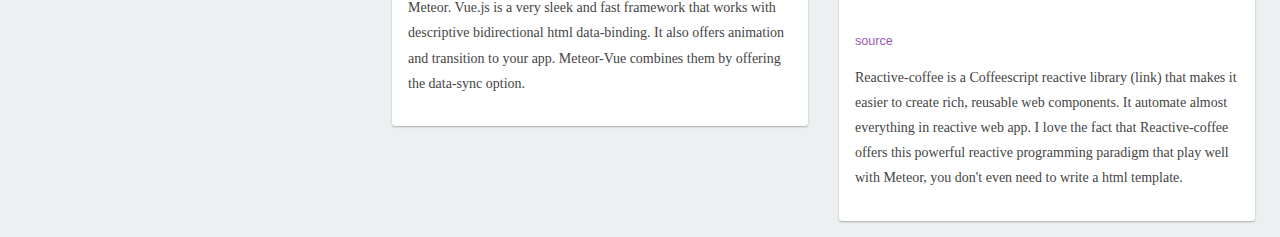
==== commit 37abffef: "Update index.html" ====
--- a/index.html
+++ b/index.html
@@ -47,7 +47,7 @@
                         <div>
                             <h1>Research</h1>
                         </div>
-                        <p>One of my research is graph sampling, basically it improve how we retrieve data from online social networks. I love the idea and enjoy the time harvesting data from major online social networks like Twitter and Google+.</p>
+                        <p>My research is focusing on faster graph sampling and web data mining.</p>
 
                         <p>Zhuojie Zhou, Nan Zhang, Zhiguo Gong, and Gautam Das, <em>Faster Random Walks By Rewiring Online Social Networks On-The-Fly</em>, Proceedings of the IEEE International Conference on Data Engineering (ICDE), 2013.
                             <a href="http://ieeexplore.ieee.org/document/6544873/?reload=true">pdf</a>
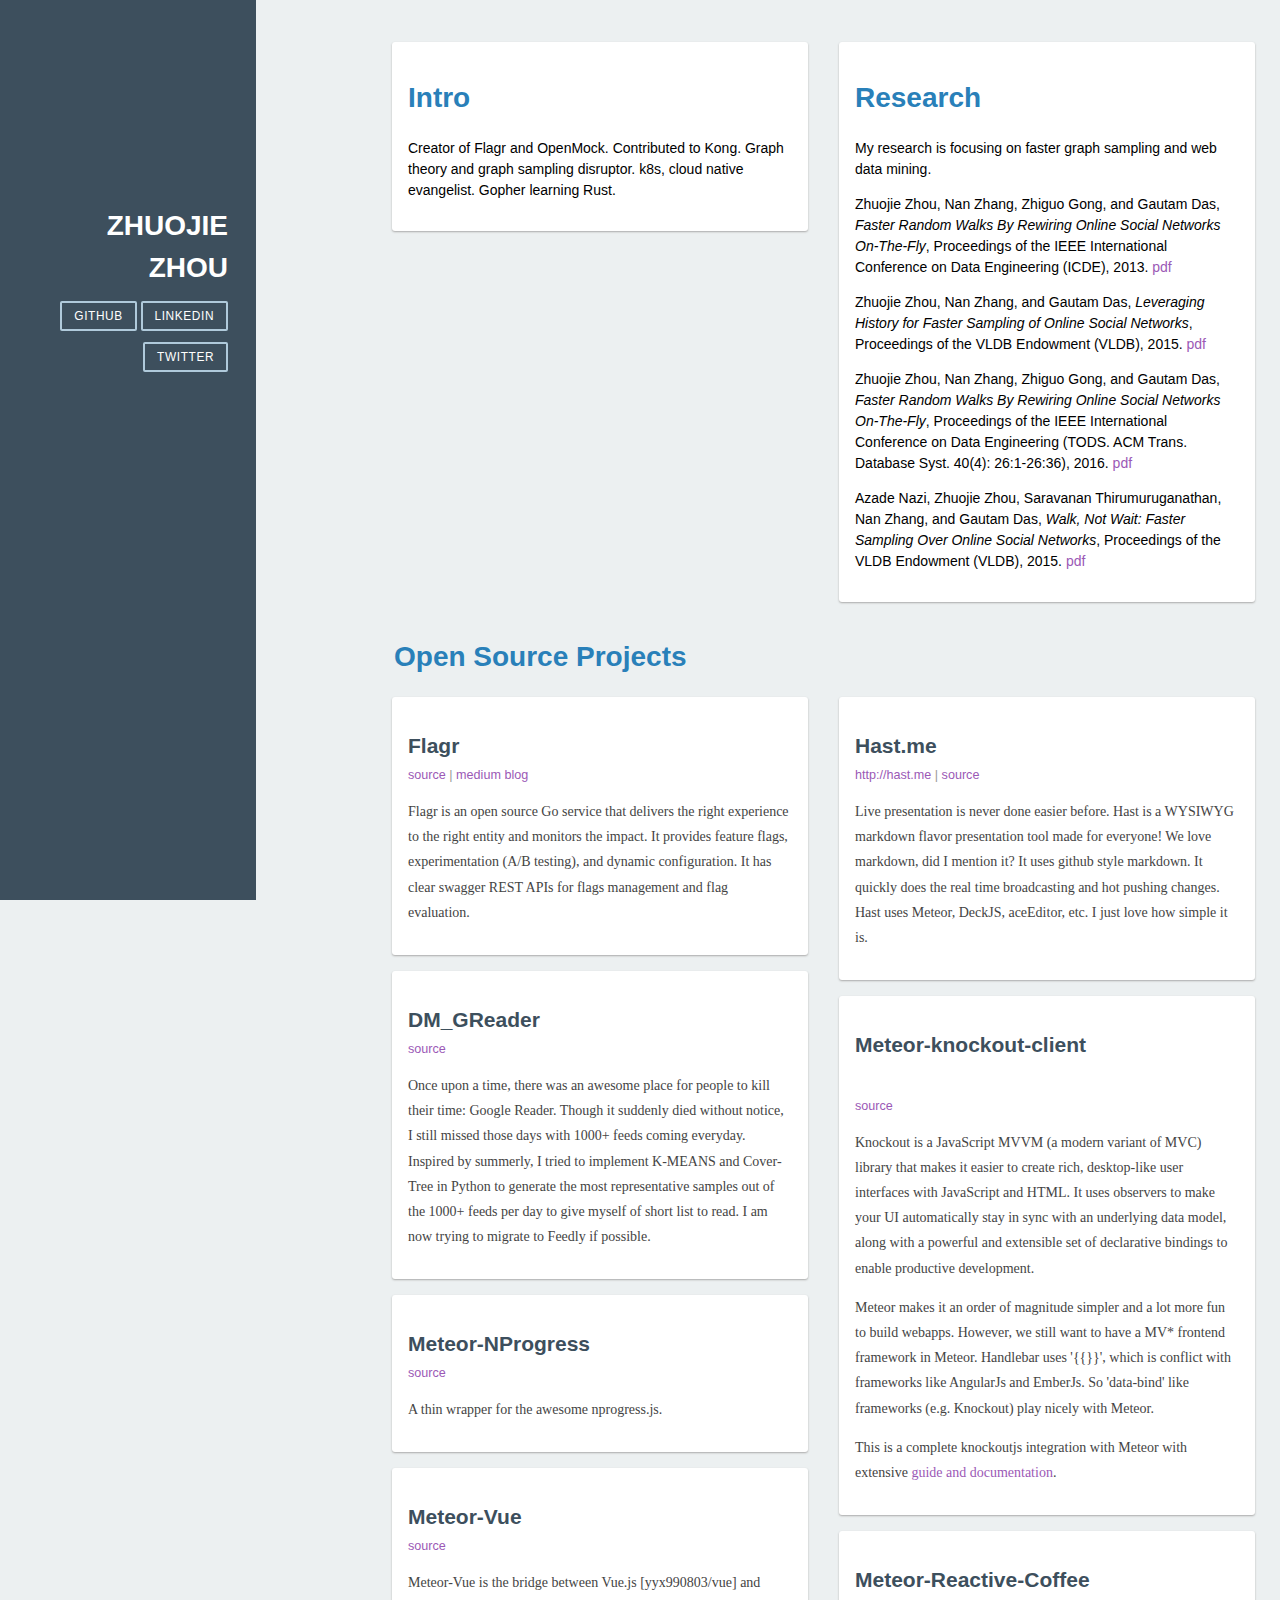
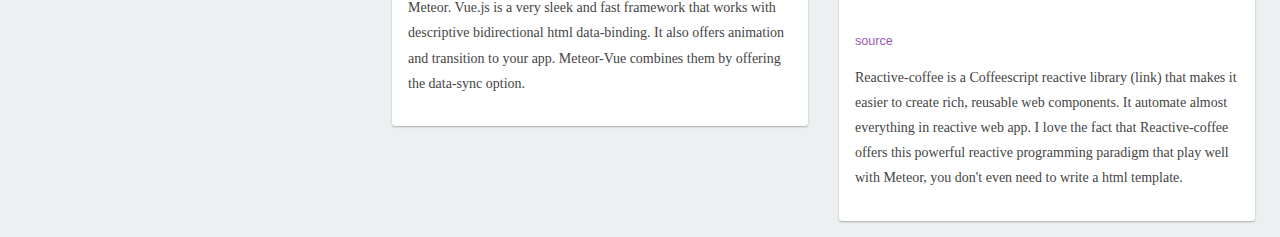
==== commit 4162b0b0: "Update index.html" ====
--- a/index.html
+++ b/index.html
@@ -39,7 +39,7 @@
                             <h1>Intro</h1>
                         </div>
                         <p>
-                            Gopher. My interest varies from deep web data mining, graph sampling to microservices architecture.
+                            Creator of Flagr and OpenMock. Contributed to Kong. Graph theory and graph sampling disruptor. k8s, cloud native evangelist. Gopher learning Rust.
                         </p>
                     </section>
 
